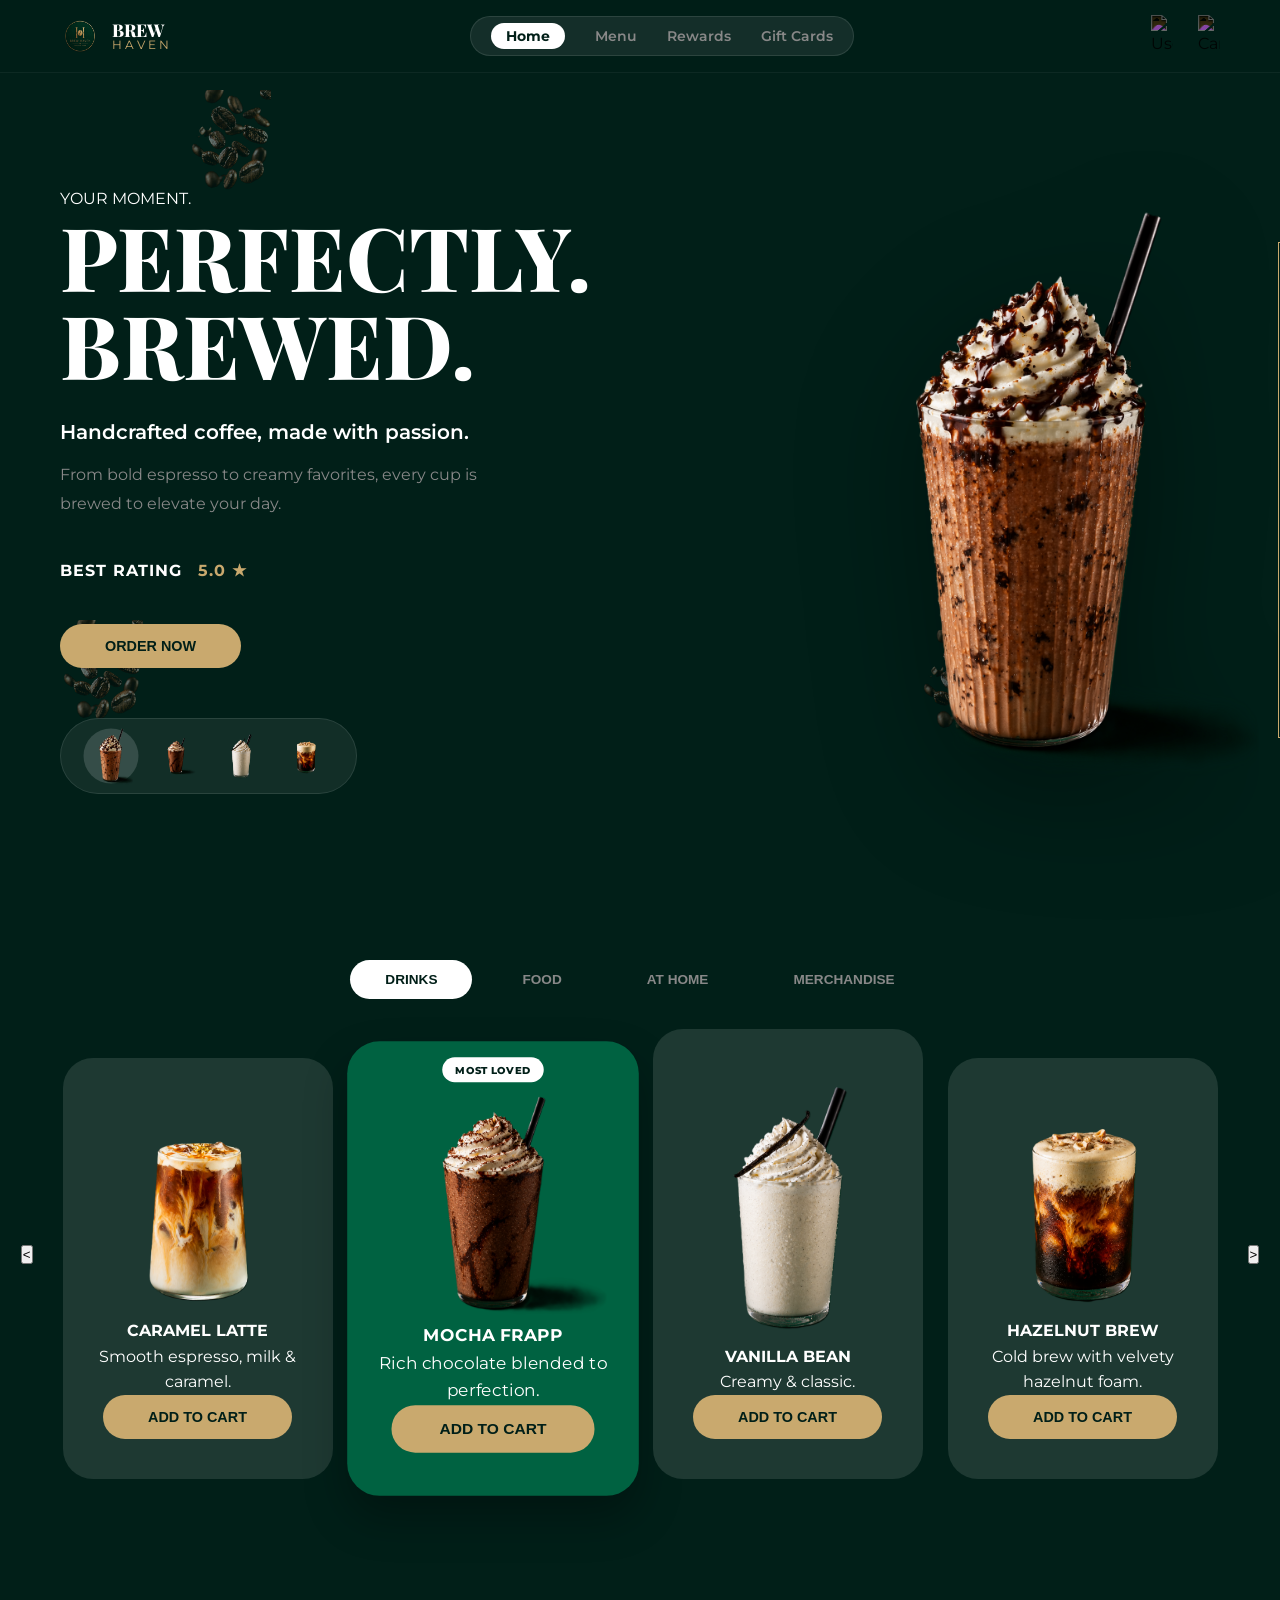
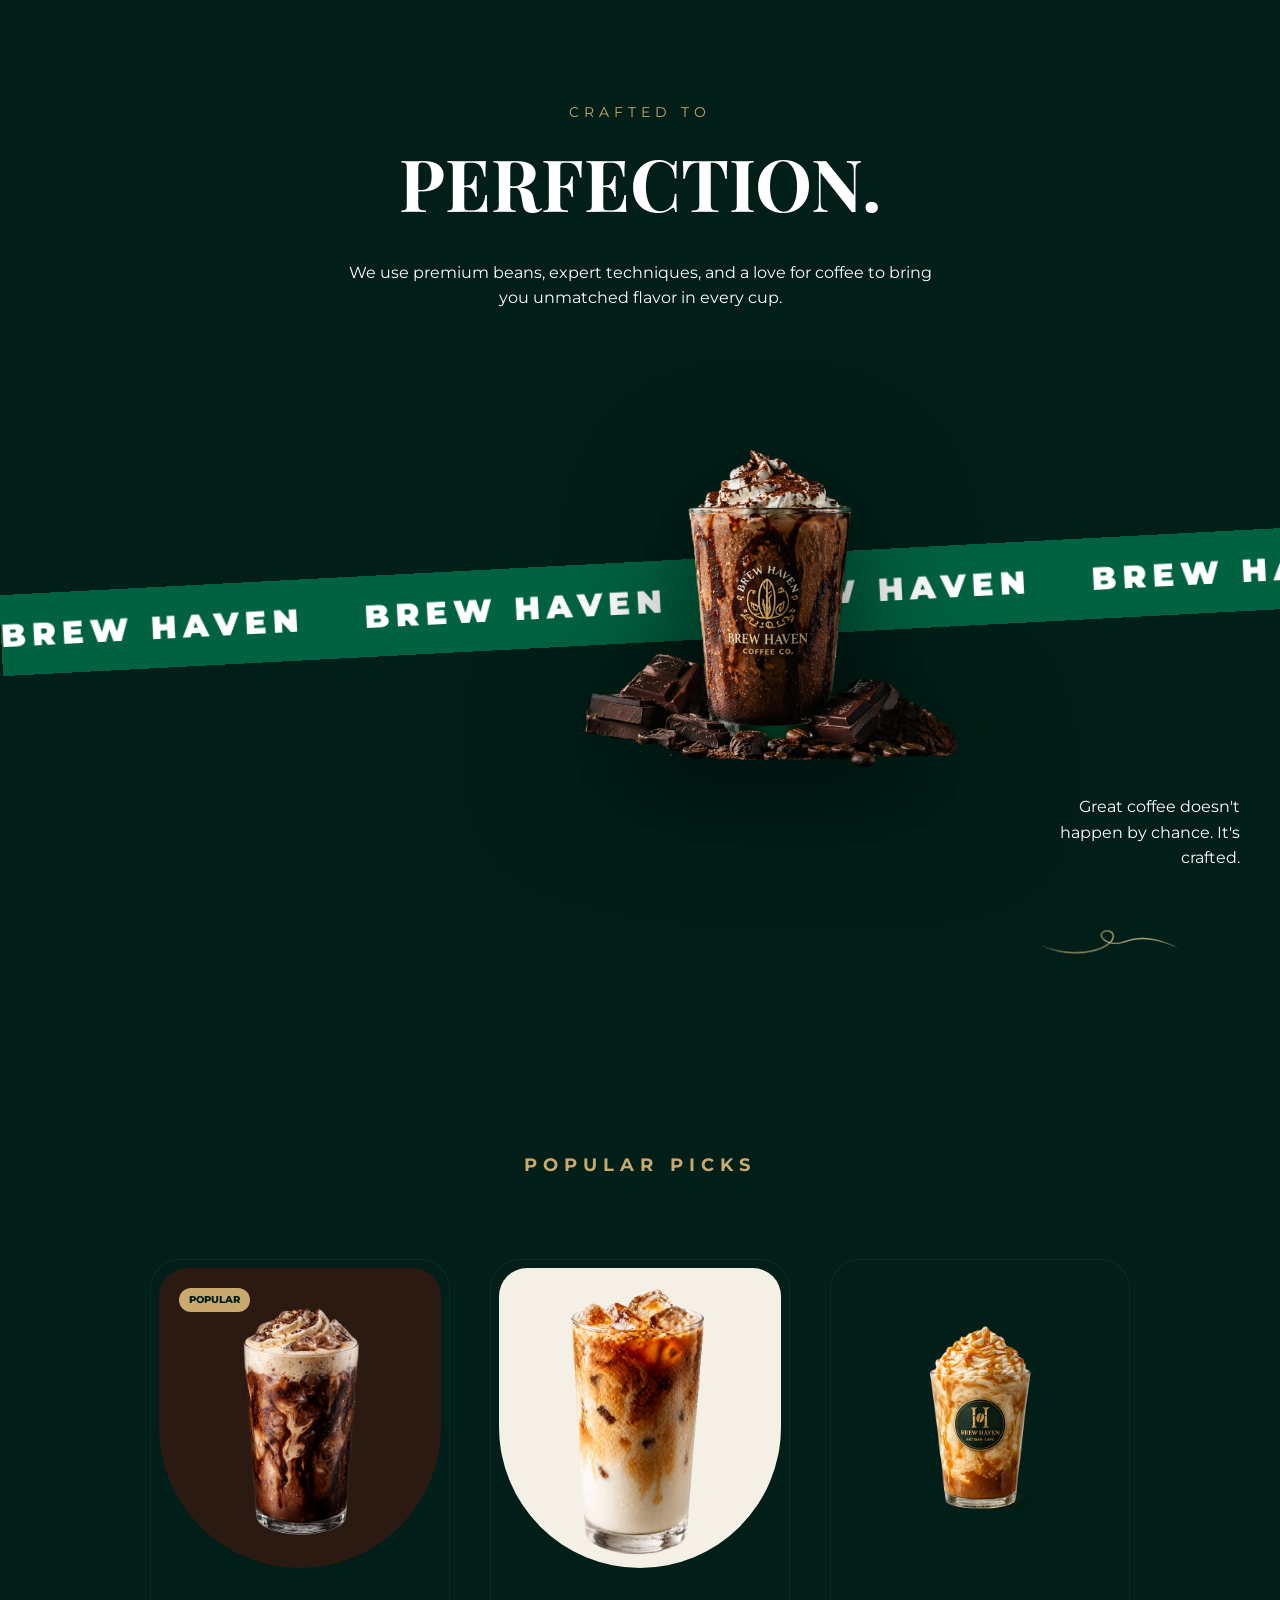
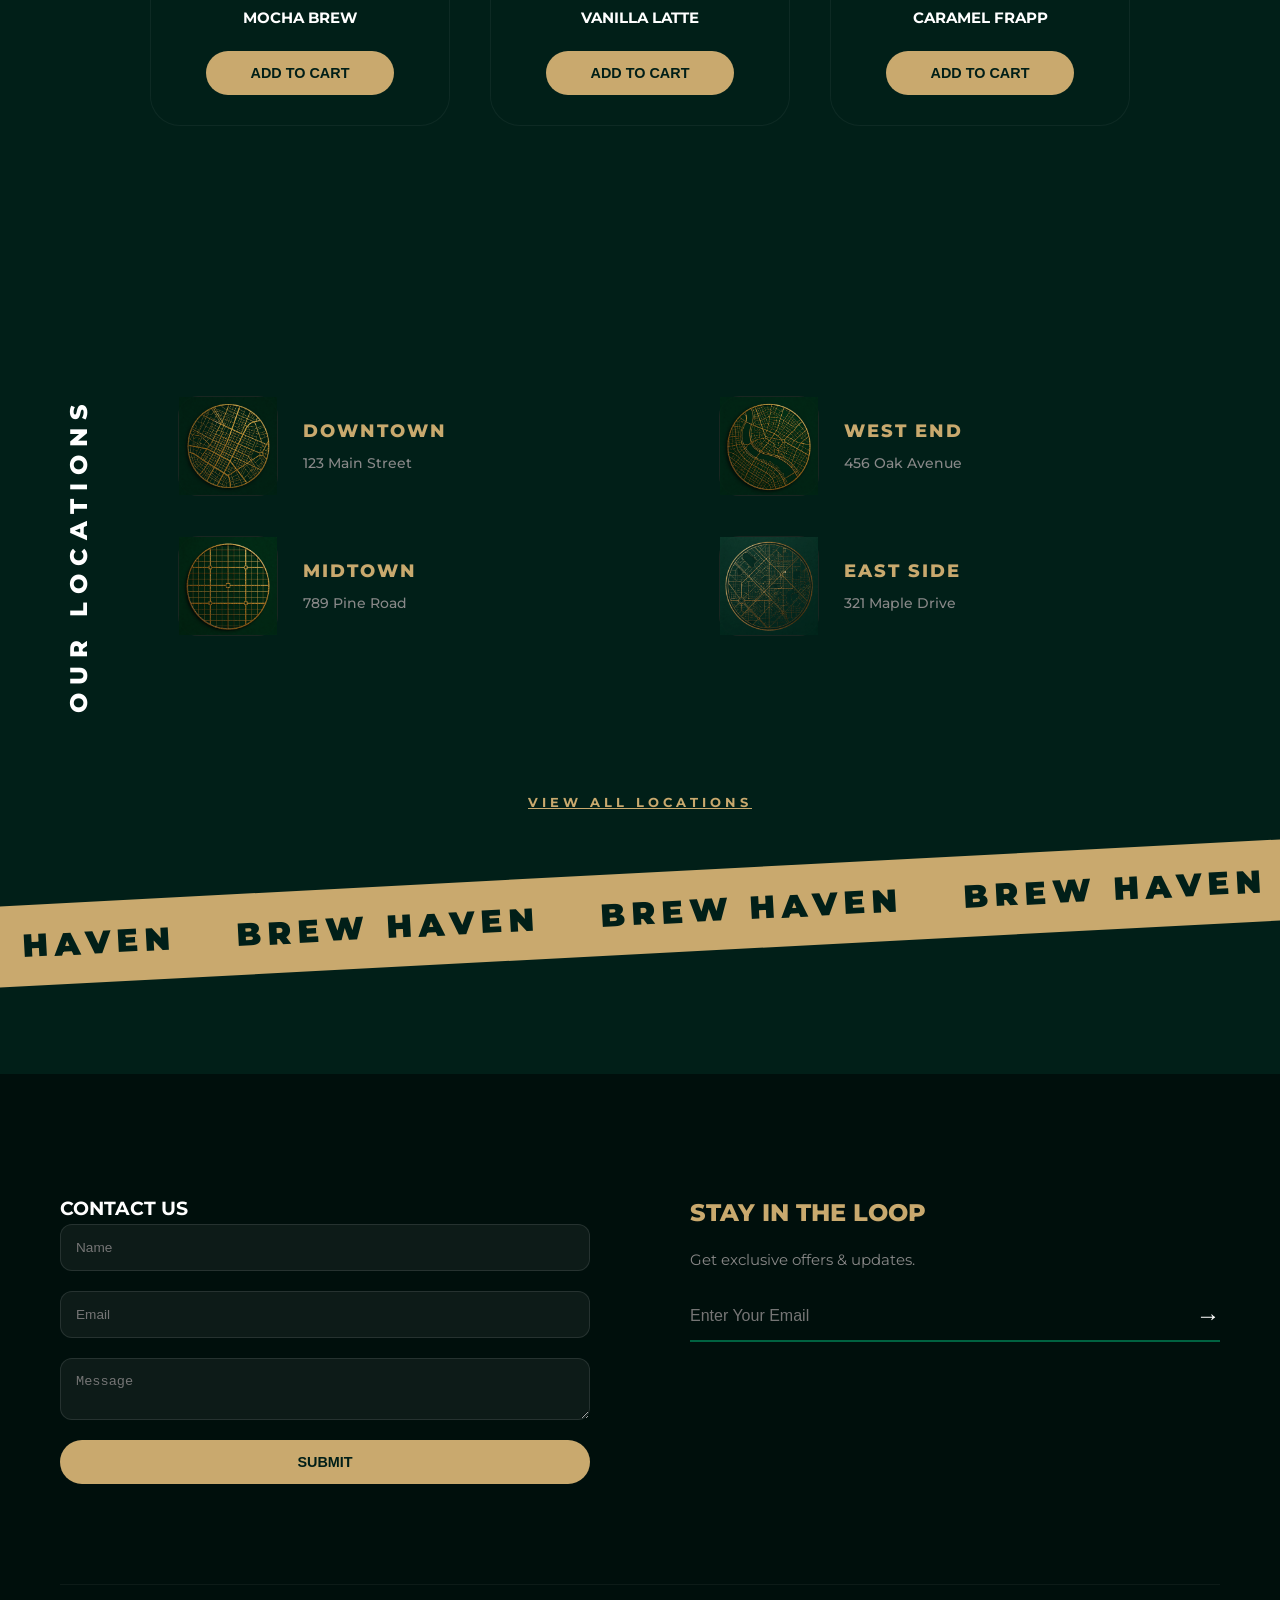
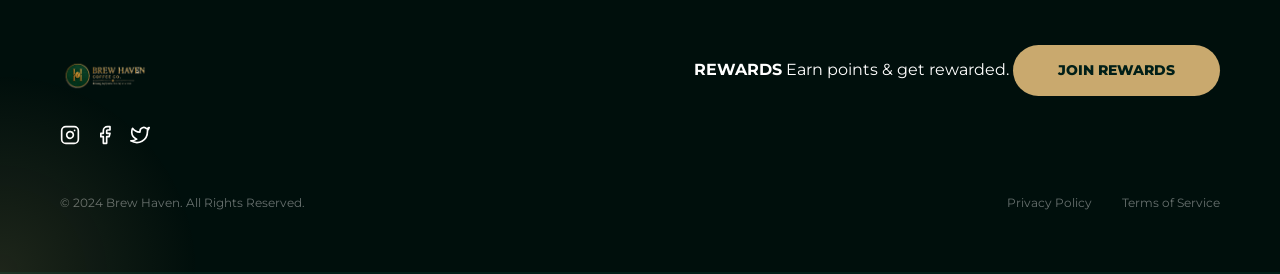
==== index.html @ e1008f40 "Initial commit" ====
<!DOCTYPE html>
<html lang="en">
<head>
  <meta charset="UTF-8">
  <meta name="viewport" content="width=device-width, initial-scale=1.0">
  <title>Brew Haven | Perfectly Brewed</title>
  <link rel="preconnect" href="https://fonts.googleapis.com">
  <link href="https://fonts.googleapis.com/css2?family=Montserrat:wght@400;500;600;700;800&family=Playfair+Display:ital,wght@0,700;1,700&display=swap" rel="stylesheet">
  <link rel="stylesheet" href="css/style.css">
  <link rel="stylesheet" href="css/animations.css">
</head>
<body>

  <!-- Background Decorative Beans -->
  <div class="floating-beans">
    <div class="bean b1"></div>
    <div class="bean b2"></div>
    <div class="bean b3"></div>
    <div class="bean b4"></div>
  </div>

  <!-- Header / Navbar -->
  <header class="header">
    <div class="nav-container container">
      <div class="logo">
        <a href="index.html" style="display: flex; align-items: center; gap: 12px;">
          <img src="assets/logo-bh.png" alt="Brew Haven Logo" style="width: 40px;">
          <div class="logo-text-group">
            <span class="logo-main">BREW</span>
            <span class="logo-sub">HAVEN</span>
          </div>
        </a>
      </div>
      <nav class="nav-pill">
        <ul>
          <li class="active-pill"><a href="index.html">Home</a></li>
          <li><a href="menu.html">Menu</a></li>
          <li><a href="rewards.html">Rewards</a></li>
          <li><a href="gift-cards.html">Gift Cards</a></li>
        </ul>
      </nav>
      <div class="header-icons">
        <a href="#" class="icon-btn"><img src="https://img.icons8.com/material-outlined/24/ffffff/user.png" alt="User"></a>
        <a href="#" class="icon-btn"><img src="https://img.icons8.com/material-outlined/24/ffffff/shopping-bag.png" alt="Cart"></a>
      </div>
    </div>
  </header>

  <!-- Hero Section -->
  <section class="hero">
    <div class="container hero-inner">
      <div class="hero-content">
        <p class="hero-eyebrow">YOUR MOMENT.</p>
        <h1 class="hero-title">PERFECTLY.<br>BREWED.</h1>
        
        <div class="hero-product-info">
          <h3>Handcrafted coffee, made with passion.</h3>
          <p>From bold espresso to creamy favorites, every cup is brewed to elevate your day.</p>
          <div class="hero-rating">
            <span>BEST RATING</span>
            <span class="rating-value">5.0 ★</span>
          </div>
          <button class="order-btn">ORDER NOW</button>
          
          <div class="hero-thumbs-pill">
            <div class="thumb-container active">
              <img src="assets/hero-frapp.png" alt="Thumb 1" class="thumb">
            </div>
            <div class="thumb-container">
              <img src="assets/menu-mocha.png" alt="Thumb 2" class="thumb">
            </div>
            <div class="thumb-container">
              <img src="assets/menu-vanilla.png" alt="Thumb 3" class="thumb">
            </div>
            <div class="thumb-container">
              <img src="assets/menu-hazelnut.png" alt="Thumb 4" class="thumb">
            </div>
          </div>
        </div>
      </div>
      
      <!-- HERO IMAGE & VERTICAL TEXT STACK -->
      <div class="hero-visual-stack">
        <div class="hero-image">
          <img src="assets/hero-frapp.png" alt="Main Product" class="main-frapp">
        </div>
        <!-- Right-most Decorative/Label Vertical Text -->
        <div class="vertical-text-solid">
          <span class="main-label">ICED CARAMEL</span>
          <span class="sub-label">LATTE</span>
        </div>
      </div>
    </div>
  </section>

  <!-- Category Section -->
  <section class="category-tabs">
    <div class="container">
      <div class="menu-tabs">
        <button class="tab-btn active">DRINKS</button>
        <button class="tab-btn">FOOD</button>
        <button class="tab-btn">AT HOME</button>
        <button class="tab-btn">MERCHANDISE</button>
      </div>
    </div>
  </section>

  <!-- Menu Carousel -->
  <section class="menu-section">
    <div class="container">
      <div class="menu-carousel">
        <button class="carousel-nav prev">&lt;</button>
        <div class="carousel-items">
          <div class="menu-card dark-green">
            <img src="assets/menu-caramel.png" alt="Caramel Latte">
            <h4>CARAMEL LATTE</h4>
            <p class="card-desc">Smooth espresso, milk & caramel.</p>
            <button class="card-btn">ADD TO CART</button>
          </div>
          <div class="menu-card light-green active">
            <span class="card-tag">MOST LOVED</span>
            <img src="assets/menu-mocha.png" alt="Mocha Frapp">
            <h4>MOCHA FRAPP</h4>
            <p class="card-desc">Rich chocolate blended to perfection.</p>
            <button class="card-btn">ADD TO CART</button>
          </div>
          <div class="menu-card dark-green">
            <img src="assets/menu-vanilla.png" alt="Vanilla Bean">
            <h4>VANILLA BEAN</h4>
            <p class="card-desc">Creamy & classic.</p>
            <button class="card-btn">ADD TO CART</button>
          </div>
          <div class="menu-card dark-green">
            <img src="assets/menu-hazelnut.png" alt="Hazelnut Brew">
            <h4>HAZELNUT BREW</h4>
            <p class="card-desc">Cold brew with velvety hazelnut foam.</p>
            <button class="card-btn">ADD TO CART</button>
          </div>
        </div>
        <button class="carousel-nav next">&gt;</button>
      </div>
    </div>
  </section>

  <!-- Perfection Section -->
  <section class="perfection-section">
    <div class="container">
      <div class="section-header">
        <span class="tagline">CRAFTED TO</span>
        <h2 class="title">PERFECTION.</h2>
        <p class="desc">We use premium beans, expert techniques, and a love for coffee to bring you unmatched flavor in every cup.</p>
      </div>
    </div>

    <div class="perfection-stack">
      <div class="marquee-background-wrap">
        <div class="marquee-track">
          <span>BREW HAVEN</span><span>BREW HAVEN</span><span>BREW HAVEN</span><span>BREW HAVEN</span><span>BREW HAVEN</span>
          <span>BREW HAVEN</span><span>BREW HAVEN</span><span>BREW HAVEN</span><span>BREW HAVEN</span><span>BREW HAVEN</span>
        </div>
      </div>
      <div class="perfection-cup-container">
        <img src="assets/quality-with-props.png" alt="Coffee Perfection">
      </div>
    </div>
    
    <div class="container perfection-footer">
      <div class="perfection-side-text">
        <p>Great coffee doesn't happen by chance. It's crafted.</p>
        <img src="assets/signature-swirl.png" alt="swirl" class="swirl">
      </div>
    </div>
  </section>

  <!-- Popular Picks Section -->
  <section class="popular-section">
    <div class="container">
      <h2 class="section-title">POPULAR PICKS</h2>
      <div class="popular-grid">
        <div class="popular-card">
          <div class="card-header brown">
            <span class="badge">POPULAR</span>
            <img src="assets/pop-mocha.png" alt="Mocha Brew">
          </div>
          <div class="card-body">
            <h4>MOCHA BREW</h4>
            <button class="add-btn">ADD TO CART</button>
          </div>
        </div>
        <div class="popular-card">
          <div class="card-header cream">
            <img src="assets/pop-vanilla.png" alt="Vanilla Latte">
          </div>
          <div class="card-body">
            <h4>VANILLA LATTE</h4>
            <button class="add-btn">ADD TO CART</button>
          </div>
        </div>
        <div class="popular-card">
          <div class="card-header orange">
            <img src="assets/pop-caramel.png" alt="Caramel Frapp">
          </div>
          <div class="card-body">
            <h4>CARAMEL FRAPP</h4>
            <button class="add-btn">ADD TO CART</button>
          </div>
        </div>
      </div>
    </div>
  </section>

  <!-- Locations Section -->
  <section class="locations-section">
    <div class="container">
      <div class="locations-inner">
        <div class="vertical-label">OUR LOCATIONS</div>
        <div class="locations-grid">
          <div class="location-card">
            <div class="loc-icon-box"><img src="assets/loc-downtown.png" alt="Downtown"></div>
            <div class="loc-info"><strong>DOWNTOWN</strong><span>123 Main Street</span></div>
          </div>
          <div class="location-card">
            <div class="loc-icon-box"><img src="assets/loc-westend.png" alt="West End"></div>
            <div class="loc-info"><strong>WEST END</strong><span>456 Oak Avenue</span></div>
          </div>
          <div class="location-card">
            <div class="loc-icon-box"><img src="assets/loc-midtown.png" alt="Midtown"></div>
            <div class="loc-info"><strong>MIDTOWN</strong><span>789 Pine Road</span></div>
          </div>
          <div class="location-card">
            <div class="loc-icon-box"><img src="assets/loc-eastside.png" alt="East Side"></div>
            <div class="loc-info"><strong>EAST SIDE</strong><span>321 Maple Drive</span></div>
          </div>
        </div>
      </div>
      <div class="view-all">VIEW ALL LOCATIONS</div>
    </div>

    <div class="marquee-gold-wrap">
      <div class="marquee-track">
        <span>BREW HAVEN</span><span>BREW HAVEN</span><span>BREW HAVEN</span><span>BREW HAVEN</span><span>BREW HAVEN</span>
        <span>BREW HAVEN</span><span>BREW HAVEN</span><span>BREW HAVEN</span><span>BREW HAVEN</span><span>BREW HAVEN</span>
      </div>
    </div>
  </section>

  <!-- Footer -->
  <footer class="footer">
    <div class="container">
      <div class="footer-top">
        <div class="contact-box">
          <h3>CONTACT US</h3>
          <form class="contact-form">
            <input type="text" placeholder="Name">
            <input type="email" placeholder="Email">
            <textarea placeholder="Message"></textarea>
            <button type="submit" class="submit-btn">SUBMIT</button>
          </form>
        </div>
        <div class="newsletter-box">
          <h3>STAY IN THE LOOP</h3>
          <p>Get exclusive offers & updates.</p>
          <div class="subscribe-input">
            <input type="email" placeholder="Enter Your Email">
            <button class="arrow-btn">→</button>
          </div>
        </div>
      </div>
      
      <div class="footer-bottom">
        <div class="brand-info">
          <img src="assets/footer-brand-lockup.png" alt="Logo Lockup" style="height: 60px;">
          <div class="socials" style="display: flex; gap: 15px; margin-top: 20px;">
            <a href="#" aria-label="Instagram"><svg width="20" height="20" viewBox="0 0 24 24" fill="none" stroke="currentColor" stroke-width="2" stroke-linecap="round" stroke-linejoin="round" style="color: white;"><rect x="2" y="2" width="20" height="20" rx="5" ry="5"></rect><path d="M16 11.37A4 4 0 1 1 12.63 8 4 4 0 0 1 16 11.37z"></path><line x1="17.5" y1="6.5" x2="17.51" y2="6.5"></line></svg></a>
            <a href="#" aria-label="Facebook"><svg width="20" height="20" viewBox="0 0 24 24" fill="none" stroke="currentColor" stroke-width="2" stroke-linecap="round" stroke-linejoin="round" style="color: white;"><path d="M18 2h-3a5 5 0 0 0-5 5v3H7v4h3v8h4v-8h3l1-4h-4V7a1 1 0 0 1 1-1h3z"></path></svg></a>
            <a href="#" aria-label="Twitter"><svg width="20" height="20" viewBox="0 0 24 24" fill="none" stroke="currentColor" stroke-width="2" stroke-linecap="round" stroke-linejoin="round" style="color: white;"><path d="M23 3a10.9 10.9 0 0 1-3.14 1.53 4.48 4.48 0 0 0-7.86 3v1A10.66 10.66 0 0 1 3 4s-4 9 5 13a11.64 11.64 0 0 1-7 2c9 5 20 0 20-11.5a4.5 4.5 0 0 0-.08-.83A7.72 7.72 0 0 0 23 3z"></path></svg></a>
          </div>
        </div>
        <div class="rewards">
          <strong>REWARDS</strong>
          <span>Earn points & get rewarded.</span>
          <a href="rewards.html" class="join-btn">JOIN REWARDS</a>
        </div>
      </div>
      <div class="footer-legal">
        <span>© 2024 Brew Haven. All Rights Reserved.</span>
        <div class="links"><a href="#">Privacy Policy</a><a href="#">Terms of Service</a></div>
      </div>
    </div>
  </footer>

  <script src="https://cdnjs.cloudflare.com/ajax/libs/gsap/3.12.5/gsap.min.js"></script>
  <script src="https://cdnjs.cloudflare.com/ajax/libs/gsap/3.12.5/ScrollTrigger.min.js"></script>
  <script src="js/main.js"></script>
  <script src="js/scroll.js"></script>
</body>
</html>
---- css/style.css ----
/* ===== RESET & BASE ===== */
*, *::before, *::after { margin: 0; padding: 0; box-sizing: border-box; }

:root {
  --dark-bg: #011f18;
  --header-bg: #1e3932;
  --accent-green: #006241;
  --light-green: #d4e9e2;
  --white: #ffffff;
  --gold: #c9a96e;
  --gray: #888888;
  --font-main: 'Montserrat', sans-serif;
  --font-serif: 'Playfair Display', serif;
}

html { overflow-x: hidden; scroll-behavior: smooth; }
body { background-color: var(--dark-bg); color: var(--white); font-family: var(--font-main); overflow-x: hidden; line-height: 1.6; }
img { max-width: 100%; display: block; }
ul { list-style: none; }
a { text-decoration: none; color: inherit; }

/* GLOBAL CENTERED CONTAINER */
.container {
  max-width: 1200px;
  margin: 0 auto !important;
  padding: 0 20px;
  width: 100%;
  position: relative;
  overflow: visible !important;
}

/* ===== DECORATIVE BEANS ===== */
.floating-beans { position: fixed; inset: 0; pointer-events: none; z-index: 1; } /* LOWERED Z-INDEX */
.bean { position: absolute; width: 100px; height: 100px; background-image: url('../assets/floating-beans.png'); background-size: contain; background-repeat: no-repeat; opacity: 0.4; transition: margin 0.2s ease-out; }
.b1 { top: 10%; left: 15%; } .b2 { top: 40%; right: 10%; } .b3 { bottom: 20%; left: 5%; } .b4 { top: 70%; right: 20%; }

/* ===== HEADER ===== */
.header { padding: 15px 0; position: fixed; top: 0; width: 100%; z-index: 1000; background: rgba(1, 31, 24, 0.9); backdrop-filter: blur(10px); border-bottom: 1px solid rgba(255,255,255,0.05); }
.nav-container { display: flex; align-items: center; justify-content: space-between; }
.logo-text-group { display: flex; flex-direction: column; line-height: 1; }
.logo-main { font-family: var(--font-serif); font-weight: 800; font-size: 1.1rem; }
.logo-sub { font-size: 0.75rem; letter-spacing: 3px; color: var(--gold); }

.nav-pill ul { display: flex; background: rgba(255, 255, 255, 0.08); padding: 6px 20px; border-radius: 40px; gap: 30px; border: 1px solid rgba(255, 255, 255, 0.1); }
.nav-pill a { font-size: 0.85rem; font-weight: 600; color: var(--gray); transition: 0.3s; }
.nav-pill a.active, .nav-pill a:hover { color: var(--white); }
.nav-pill li.active-pill { background: white; border-radius: 30px; }
.nav-pill li.active-pill a { color: var(--dark-bg); font-weight: 700; padding: 5px 15px; }

.header-icons { display: flex; gap: 25px; align-items: center; }
.header-icons img { width: 22px; filter: invert(1); opacity: 0.8; }
.hamburger { display: none; }

/* ===== HERO ===== */
.hero { height: 100vh; display: flex; align-items: center; padding-top: 80px; position: relative; overflow: visible !important; }
.hero-inner { display: flex; align-items: center; justify-content: space-between; width: 100%; overflow: visible !important; }
.hero-content { flex: 1.2; z-index: 10; text-align: left; }
.hero-title { font-family: var(--font-serif); font-size: 5.5rem; line-height: 1; margin-bottom: 30px; font-weight: 800; }

.hero-product-info h3 { font-size: 1.25rem; font-weight: 600; margin-bottom: 15px; color: var(--white); line-height: 1.4; }
.hero-product-info p { font-size: 1rem; color: var(--gray); margin-bottom: 40px; max-width: 450px; line-height: 1.8; }
.hero-rating { margin-bottom: 40px; font-size: 1rem; font-weight: 700; letter-spacing: 1px; }
.rating-value { color: var(--gold); margin-left: 10px; }

.order-btn, .add-btn, .card-btn, .submit-btn, .join-btn {
  padding: 14px 45px; background-color: var(--gold); color: var(--dark-bg); border: none; border-radius: 30px; font-weight: 800; font-size: 0.9rem; cursor: pointer; transition: 0.3s; display: inline-block;
}
.order-btn:hover { background: var(--white); transform: translateY(-5px); }

.hero-thumbs-pill { display: flex; gap: 15px; background: rgba(30, 57, 50, 0.6); padding: 12px 25px; border-radius: 50px; width: fit-content; border: 1px solid rgba(255, 255, 255, 0.1); margin-top: 50px; }
.thumb-container { width: 50px; height: 50px; display: flex; align-items: center; justify-content: center; border-radius: 50%; cursor: pointer; transition: 0.3s; }
.thumb-container img { width: 40px; }
.thumb-container.active { background: rgba(255,255,255,0.15); transform: scale(1.1); }

/* Hero Visual Stack Fix */
.hero-visual-stack { flex: 1.5; position: relative; display: flex; align-items: center; justify-content: flex-end; height: 600px; overflow: visible !important; }
.hero-image { position: relative; z-index: 10; margin-right: -40px; }
.main-frapp { width: 100%; max-width: 550px; height: 600px; filter: drop-shadow(0 30px 60px rgba(0,0,0,0.4)); object-fit: contain; }

/* The Right-most Vertical Label exactly like design1.png (SMALL with BOX) */
.vertical-text-solid { 
  position: absolute; 
  right: -350px; 
  top: 50%; 
  transform: translateY(-50%) rotate(90deg); 
  display: flex; 
  align-items: center;
  gap: 20px; 
  z-index: 20; 
  pointer-events: none; 
  white-space: nowrap; 
  border: 1px solid var(--gold); 
  padding: 15px 40px;
  color: var(--gold); /* ENSURE ENTIRE BOX USES GOLD COLOR */
}

.vertical-text-solid .main-label {
  font-family: var(--font-serif);
  font-size: 35px; 
  font-weight: 700;
  letter-spacing: 4px;
}

.vertical-text-solid .sub-label {
  font-family: var(--font-main);
  font-size: 1rem;
  font-weight: 800;
  letter-spacing: 6px;
  opacity: 1; /* REMOVED OPACITY FOR BRIGHTER GOLD */
}

/* ===== SECTIONS ===== */
.category-tabs { padding: 60px 0 30px; text-align: center; }
.menu-tabs { display: flex; justify-content: center; gap: 15px; }
.tab-btn { padding: 12px 35px; border: none; background: transparent; color: var(--gray); border-radius: 35px; cursor: pointer; font-weight: 600; font-size: 0.85rem; transition: 0.3s; }
.tab-btn.active { background-color: var(--white); color: var(--dark-bg); }

.menu-section { padding-bottom: 100px; }
.menu-carousel { display: flex; align-items: center; justify-content: center; gap: 30px; }
.carousel-items { display: flex; gap: 25px; align-items: flex-end; }
.menu-card { width: 270px; padding: 40px 25px; border-radius: 30px; text-align: center; background-color: #1e3932; position: relative; transition: 0.4s; }
.menu-card.active { transform: scale(1.08); box-shadow: 0 20px 40px rgba(0,0,0,0.3); background-color: #006241; }
.card-tag { position: absolute; top: 15px; left: 50%; transform: translateX(-50%); font-size: 0.6rem; font-weight: 800; background: var(--white); color: var(--dark-bg); padding: 4px 12px; border-radius: 20px; }

/* ===== PERFECTION SECTION (GRID STACKING) ===== */
.perfection-section { padding: 120px 0 0; text-align: center; position: relative; overflow: visible; }
.section-header { max-width: 600px; margin: 0 auto 60px; }
.tagline { font-size: 0.9rem; letter-spacing: 5px; color: var(--gold); }
.title { font-family: var(--font-serif); font-size: 4.5rem; margin-bottom: 20px; }

.perfection-stack { 
  display: grid; 
  place-items: center; 
  position: relative; 
  width: 100%; 
  margin: 60px 0; 
}

/* Background Marquee */
.marquee-background-wrap { 
  grid-area: 1/1; 
  width: 120vw; 
  position: relative; 
  left: 50%; 
  transform: translateX(-50%) rotate(-3deg); 
  background-color: var(--accent-green); 
  padding: 15px 0; 
  z-index: 1; 
  overflow: hidden; 
  margin: 60px 0;
}
.marquee-track { display: flex; white-space: nowrap; animation: continuous-scroll 40s linear infinite; }
.marquee-track span { font-size: 2rem; font-weight: 900; margin-right: 60px; letter-spacing: 6px; }
@keyframes continuous-scroll { from { transform: translateX(0); } to { transform: translateX(-50%); } }

/* Foreground Centered Cup */
.perfection-cup-container { 
  grid-area: 1/1; 
  position: relative; 
  z-index: 5; 
  pointer-events: none; 
}
.perfection-cup-container img { width: 450px; filter: drop-shadow(0 30px 60px rgba(0,0,0,0.6)); }

.perfection-footer { position: relative; height: 120px; }
.perfection-side-text { position: absolute; right: 0; bottom: 0; text-align: right; max-width: 220px; z-index: 10; }
.swirl { width: 180px; opacity: 0.8; margin-top: 10px; }

/* ===== POPULAR SECTION ===== */
.popular-section { padding: 150px 0; text-align: center; }
.section-title { font-size: 1.1rem; letter-spacing: 6px; margin-bottom: 80px; color: var(--gold); }
.popular-grid { display: flex; justify-content: center; gap: 40px; }
.popular-card { width: 300px; background-color: var(--dark-bg); border-radius: 30px; overflow: hidden; border: 1px solid rgba(255,255,255,0.05); }
.card-header { height: 300px; display: flex; align-items: center; justify-content: center; border-radius: 30px 30px 150px 150px; margin: 8px; position: relative; }
.card-header.brown { background-color: #2a1a12; }
.card-header.cream { background-color: #f5f0e6; }
.card-header orange { background-color: #3d2a14; }
.card-header img { width: 200px; }
.badge { position: absolute; top: 20px; left: 20px; font-size: 0.6rem; font-weight: 800; background: var(--gold); color: var(--dark-bg); padding: 4px 10px; border-radius: 20px; }
.card-body { padding: 30px; }
.card-body h4 { font-size: 0.95rem; font-weight: 700; margin-bottom: 20px; }

/* ===== LOCATIONS SECTION ===== */
.locations-section { padding: 120px 0; background-color: var(--dark-bg); position: relative; }
.locations-inner { display: flex; gap: 80px; align-items: flex-start; margin-bottom: 60px; }
.vertical-label { writing-mode: vertical-lr; transform: rotate(180deg); font-size: 1.5rem; font-weight: 800; letter-spacing: 8px; color: var(--white); padding-top: 20px; }
.locations-grid { display: grid; grid-template-columns: 1fr 1fr; gap: 40px; flex: 1; }
.location-card { display: flex; align-items: center; gap: 25px; }
.loc-icon-box { width: 100px; height: 100px; background-color: #0d1a15; border-radius: 20px; display: flex; align-items: center; justify-content: center; border: 1px solid rgba(255,255,255,0.05); flex-shrink: 0; }
.loc-icon-box img { width: 100%; height: 100%; object-fit: contain; opacity: 0.9; }
.loc-info { display: flex; flex-direction: column; gap: 8px; text-align: left; }
.loc-info strong { font-size: 1.1rem; font-weight: 800; letter-spacing: 2px; color: var(--gold); display: block; }
.loc-info span { font-size: 0.85rem; color: var(--gray); font-weight: 500; }
.view-all { text-align: center; margin-top: 20px; font-size: 0.8rem; font-weight: 700; letter-spacing: 4px; text-decoration: underline; cursor: pointer; color: var(--gold); }

.marquee-gold-wrap { width: 120vw; position: relative; left: 50%; right: 50%; margin-left: -60vw; margin-right: -60vw; background-color: var(--gold); transform: rotate(-3deg); padding: 15px 0; overflow: hidden; margin-top: 60px; }
.marquee-gold-wrap span { color: var(--dark-bg); font-weight: 900; font-size: 2rem; }

/* ===== FOOTER ===== */
.footer { padding: 120px 0 60px; background: #000f0c; }
.footer-top { display: flex; justify-content: space-between; gap: 100px; margin-bottom: 100px; }
.contact-box { flex: 1; text-align: left; }
.contact-form { display: flex; flex-direction: column; gap: 20px; }
.contact-form input, .contact-form textarea { background: rgba(255,255,255,0.05); border: 1px solid rgba(255,255,255,0.1); padding: 15px; border-radius: 12px; color: var(--white); outline: none; font-size: 0.85rem; }
.newsletter-box { flex: 1; text-align: left; }
.newsletter-box h3 { font-size: 1.5rem; font-weight: 800; margin-bottom: 15px; color: var(--gold); }
.newsletter-box p { color: var(--gray); margin-bottom: 30px; font-size: 0.95rem; }
.subscribe-input { display: flex; border-bottom: 2px solid var(--accent-green); padding-bottom: 10px; }
.subscribe-input input { background: transparent; border: none; flex: 1; color: white; outline: none; font-size: 1rem; }
.arrow-btn { background: transparent; border: none; color: white; font-size: 1.5rem; cursor: pointer; }

.footer-bottom { display: flex; justify-content: space-between; border-top: 1px solid rgba(255,255,255,0.05); padding-top: 60px; align-items: flex-start; }
.footer-legal { display: flex; justify-content: space-between; font-size: 0.75rem; opacity: 0.4; margin-top: 40px; }
.footer-legal .links { display: flex; gap: 30px; }

/* ===== MOBILE QUERIES ===== */
@media (max-width: 1024px) {
  .hero-inner { flex-direction: column; text-align: center; }
  .hero-title { font-size: 3.5rem; }
  .hero-visual-stack { flex-direction: column; justify-content: center; height: auto; margin-top: 40px; }
  .hero-image { justify-content: center; margin-right: 0; }
  .main-frapp { height: 400px; max-width: 320px; }
  .vertical-text-solid { display: none; }
  .locations-grid { grid-template-columns: 1fr; }
  .locations-inner { flex-direction: column; gap: 40px; align-items: center; }
  .vertical-label { writing-mode: horizontal-tb; transform: none; font-size: 2rem; }
  .perfection-stack { margin-top: 40px; }
  .perfection-cup-container img { width: 300px; }
  .perfection-side-text { position: relative; bottom: 0; text-align: center; margin: 40px auto; }
  .footer-top { flex-direction: column; gap: 60px; }
  .footer-bottom { flex-direction: column; align-items: center; gap: 40px; text-align: center; }
}
---- css/animations.css ----
/* ===== KEYFRAMES ===== */

/* Floating animation for beans and product images */
@keyframes float {
  0% { transform: translateY(0) rotate(0); }
  50% { transform: translateY(-20px) rotate(5deg); }
  100% { transform: translateY(0) rotate(0); }
}

@keyframes float-slow {
  0% { transform: translateY(0) rotate(0); }
  50% { transform: translateY(-10px) rotate(-3deg); }
  100% { transform: translateY(0) rotate(0); }
}

/* Bean specific rotations */
@keyframes float-b1 {
  0% { transform: rotate(45deg) translate(0, 0); }
  50% { transform: rotate(50deg) translate(10px, -10px); }
  100% { transform: rotate(45deg) translate(0, 0); }
}

@keyframes float-b2 {
  0% { transform: rotate(-30deg) translate(0, 0); }
  50% { transform: rotate(-25deg) translate(-10px, 10px); }
  100% { transform: rotate(-30deg) translate(0, 0); }
}

/* Fade In Up */
@keyframes fadeInUp {
  from {
    opacity: 0;
    transform: translateY(30px);
  }
  to {
    opacity: 1;
    transform: translateY(0);
  }
}

/* Scale In */
@keyframes scaleIn {
  from {
    opacity: 0;
    transform: scale(0.9);
  }
  to {
    opacity: 1;
    transform: scale(1);
  }
}

/* Pulse for CTA */
@keyframes pulse {
  0% { box-shadow: 0 0 0 0 rgba(0, 98, 65, 0.4); }
  70% { box-shadow: 0 0 0 20px rgba(0, 98, 65, 0); }
  100% { box-shadow: 0 0 0 0 rgba(0, 98, 65, 0); }
}

/* ===== CLASSES ===== */

.bean.b1 { animation: float-b1 6s ease-in-out infinite; }
.bean.b2 { animation: float-b2 8s ease-in-out infinite; }
.bean.b3 { animation: float-b1 7s ease-in-out infinite reverse; }
.bean.b4 { animation: float-b2 9s ease-in-out infinite reverse; }

.main-frapp { animation: float 5s ease-in-out infinite; }
.quality-image img { animation: float-slow 4s ease-in-out infinite; }

.hero-content { animation: fadeInUp 1s ease-out forwards; }
.hero-image { animation: scaleIn 1.2s cubic-bezier(0.16, 1, 0.3, 1) forwards; }

.cta-btn { animation: pulse 2s infinite; }

/* ===== CUSTOM CURSOR GLOW ===== */
#cursor-glow {
  position: fixed;
  width: 400px;
  height: 400px;
  background: radial-gradient(circle, rgba(201,169,110,0.15) 0%, transparent 70%);
  border-radius: 50%;
  pointer-events: none;
  transform: translate(-50%, -50%);
  z-index: 9999;
  transition: width 0.3s, height 0.3s;
}

/* Smooth Interactive Transitions */
.nav-pill a, .order-btn, .cta-btn, .icon-btn, .menu-card, .popular-card, .grid-card, .premium-card {
  transition: transform 0.15s ease-out, background 0.3s, border 0.3s;
}

.bean, .h-bean {
  transition: margin 0.2s ease-out;
}

/* Image Reveal Animation */
@keyframes imageReveal {
  from {
    clip-path: inset(0 0 100% 0);
    transform: scale(1.2);
  }
  to {
    clip-path: inset(0 0 0 0);
    transform: scale(1);
  }
}

.reveal-img {
  animation: imageReveal 1.2s cubic-bezier(0.16, 1, 0.3, 1) forwards;
}

/* Vertical Text Fade In */
.vertical-text {
  animation: fadeIn 2s ease-in;
}

@keyframes fadeIn {
  from { opacity: 0; }
  to { opacity: 0.1; }
}
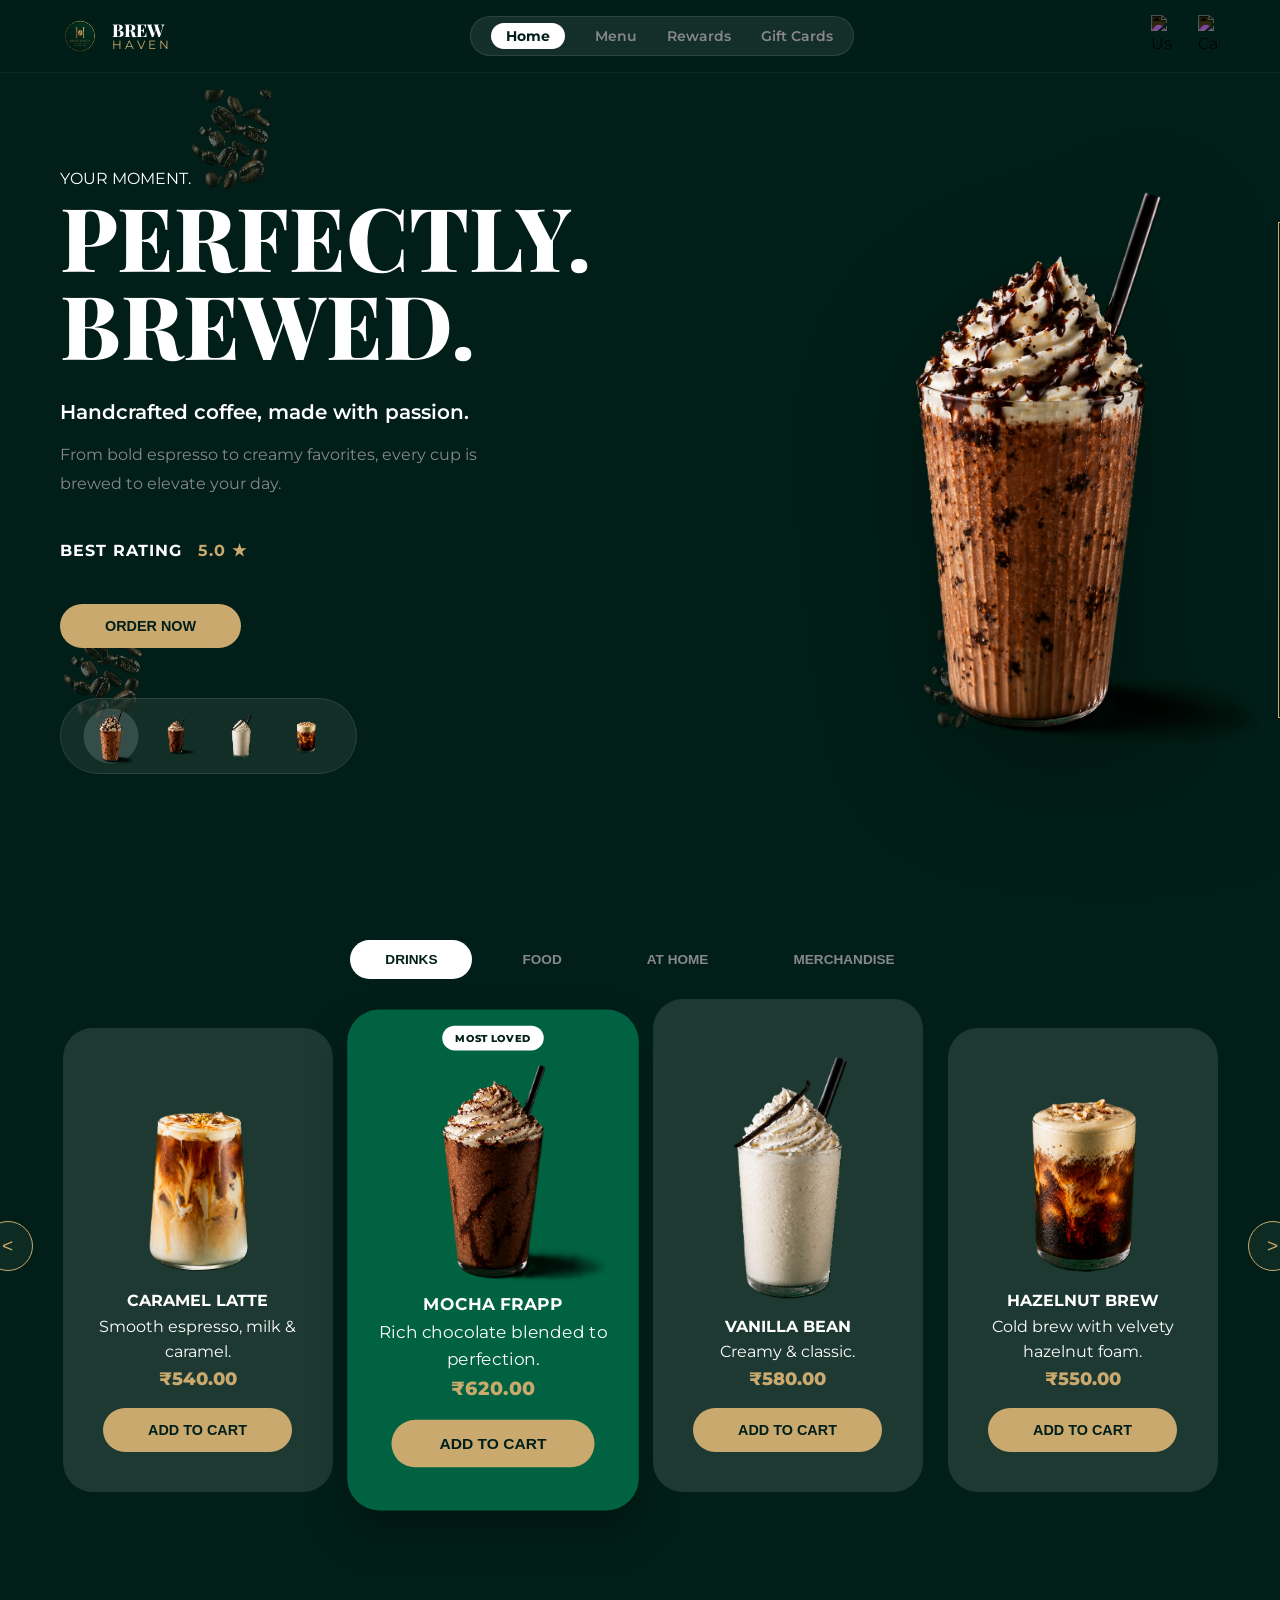
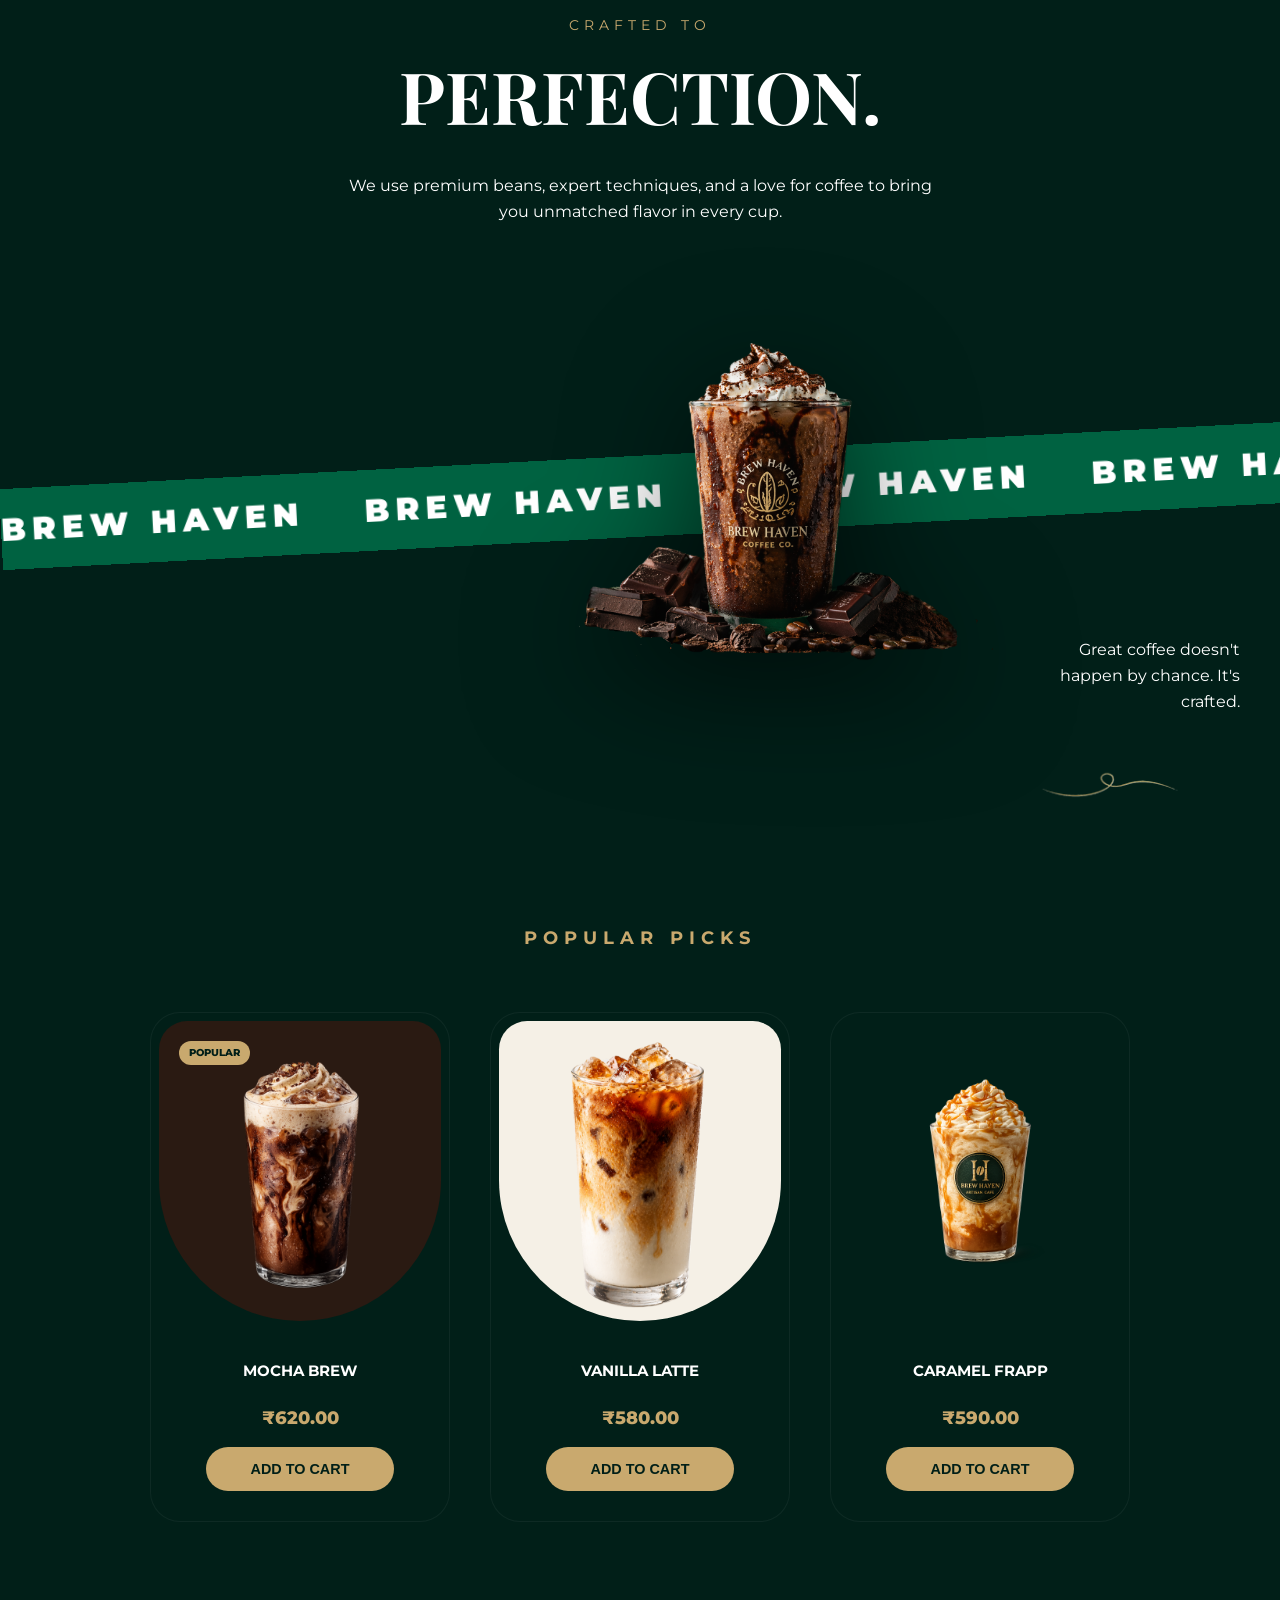
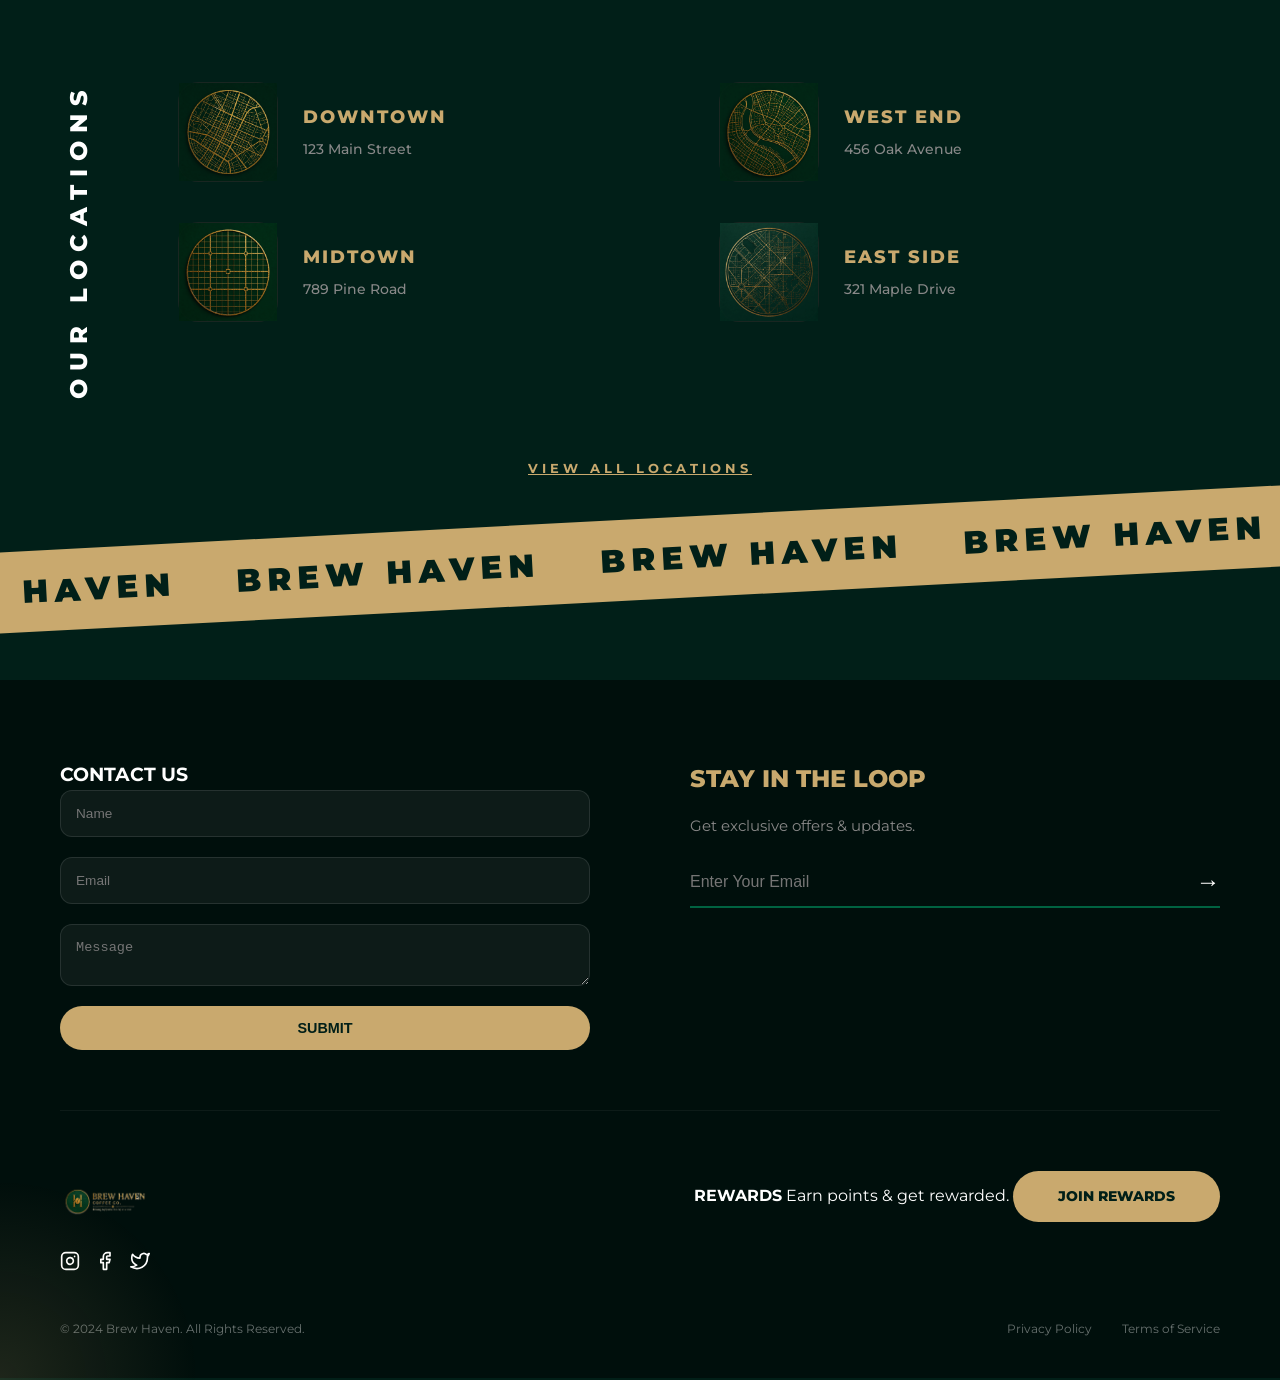
==== commit 88da5dfb: "Style and implement carousel navigation buttons" ====
--- a/index.html
+++ b/index.html
@@ -115,6 +115,7 @@
             <img src="assets/menu-caramel.png" alt="Caramel Latte">
             <h4>CARAMEL LATTE</h4>
             <p class="card-desc">Smooth espresso, milk & caramel.</p>
+            <span class="price">₹540.00</span>
             <button class="card-btn">ADD TO CART</button>
           </div>
           <div class="menu-card light-green active">
@@ -122,18 +123,21 @@
             <img src="assets/menu-mocha.png" alt="Mocha Frapp">
             <h4>MOCHA FRAPP</h4>
             <p class="card-desc">Rich chocolate blended to perfection.</p>
+            <span class="price">₹620.00</span>
             <button class="card-btn">ADD TO CART</button>
           </div>
           <div class="menu-card dark-green">
             <img src="assets/menu-vanilla.png" alt="Vanilla Bean">
             <h4>VANILLA BEAN</h4>
             <p class="card-desc">Creamy & classic.</p>
+            <span class="price">₹580.00</span>
             <button class="card-btn">ADD TO CART</button>
           </div>
           <div class="menu-card dark-green">
             <img src="assets/menu-hazelnut.png" alt="Hazelnut Brew">
             <h4>HAZELNUT BREW</h4>
             <p class="card-desc">Cold brew with velvety hazelnut foam.</p>
+            <span class="price">₹550.00</span>
             <button class="card-btn">ADD TO CART</button>
           </div>
         </div>
@@ -184,6 +188,7 @@
           </div>
           <div class="card-body">
             <h4>MOCHA BREW</h4>
+            <span class="price">₹620.00</span>
             <button class="add-btn">ADD TO CART</button>
           </div>
         </div>
@@ -193,6 +198,7 @@
           </div>
           <div class="card-body">
             <h4>VANILLA LATTE</h4>
+            <span class="price">₹580.00</span>
             <button class="add-btn">ADD TO CART</button>
           </div>
         </div>
@@ -202,6 +208,7 @@
           </div>
           <div class="card-body">
             <h4>CARAMEL FRAPP</h4>
+            <span class="price">₹590.00</span>
             <button class="add-btn">ADD TO CART</button>
           </div>
         </div>
@@ -293,5 +300,6 @@
   <script src="https://cdnjs.cloudflare.com/ajax/libs/gsap/3.12.5/ScrollTrigger.min.js"></script>
   <script src="js/main.js"></script>
   <script src="js/scroll.js"></script>
+  <script src="js/mobile-view.js"></script>
 </body>
 </html>
--- a/css/style.css
+++ b/css/style.css
@@ -52,7 +52,7 @@
 .hamburger { display: none; }
 
 /* ===== HERO ===== */
-.hero { height: 100vh; display: flex; align-items: center; padding-top: 80px; position: relative; overflow: visible !important; }
+.hero { min-height: 100vh; display: flex; align-items: center; padding: 100px 0 60px; position: relative; overflow: visible !important; }
 .hero-inner { display: flex; align-items: center; justify-content: space-between; width: 100%; overflow: visible !important; }
 .hero-content { flex: 1.2; z-index: 10; text-align: left; }
 .hero-title { font-family: var(--font-serif); font-size: 5.5rem; line-height: 1; margin-bottom: 30px; font-weight: 800; }
@@ -110,21 +110,41 @@
 }
 
 /* ===== SECTIONS ===== */
-.category-tabs { padding: 60px 0 30px; text-align: center; }
+.category-tabs { padding: 40px 0 20px; text-align: center; }
 .menu-tabs { display: flex; justify-content: center; gap: 15px; }
 .tab-btn { padding: 12px 35px; border: none; background: transparent; color: var(--gray); border-radius: 35px; cursor: pointer; font-weight: 600; font-size: 0.85rem; transition: 0.3s; }
 .tab-btn.active { background-color: var(--white); color: var(--dark-bg); }
 
-.menu-section { padding-bottom: 100px; }
+.menu-section { padding-bottom: 60px; }
 .menu-carousel { display: flex; align-items: center; justify-content: center; gap: 30px; }
+.carousel-nav {
+  background: rgba(255, 255, 255, 0.05);
+  border: 1px solid var(--gold);
+  color: var(--gold);
+  width: 50px;
+  height: 50px;
+  border-radius: 50%;
+  cursor: pointer;
+  display: flex;
+  align-items: center;
+  justify-content: center;
+  font-size: 1.2rem;
+  transition: 0.3s;
+  z-index: 10;
+  flex-shrink: 0;
+}
+.carousel-nav:hover {
+  background: var(--gold);
+  color: var(--dark-bg);
+}
 .carousel-items { display: flex; gap: 25px; align-items: flex-end; }
 .menu-card { width: 270px; padding: 40px 25px; border-radius: 30px; text-align: center; background-color: #1e3932; position: relative; transition: 0.4s; }
 .menu-card.active { transform: scale(1.08); box-shadow: 0 20px 40px rgba(0,0,0,0.3); background-color: #006241; }
 .card-tag { position: absolute; top: 15px; left: 50%; transform: translateX(-50%); font-size: 0.6rem; font-weight: 800; background: var(--white); color: var(--dark-bg); padding: 4px 12px; border-radius: 20px; }
 
 /* ===== PERFECTION SECTION (GRID STACKING) ===== */
-.perfection-section { padding: 120px 0 0; text-align: center; position: relative; overflow: visible; }
-.section-header { max-width: 600px; margin: 0 auto 60px; }
+.perfection-section { padding: 60px 0 0; text-align: center; position: relative; overflow: visible; }
+.section-header { max-width: 600px; margin: 0 auto 40px; }
 .tagline { font-size: 0.9rem; letter-spacing: 5px; color: var(--gold); }
 .title { font-family: var(--font-serif); font-size: 4.5rem; margin-bottom: 20px; }
 
@@ -133,7 +153,7 @@
   place-items: center; 
   position: relative; 
   width: 100%; 
-  margin: 60px 0; 
+  margin: 30px 0; 
 }
 
 /* Background Marquee */
@@ -147,7 +167,7 @@
   padding: 15px 0; 
   z-index: 1; 
   overflow: hidden; 
-  margin: 60px 0;
+  margin: 30px 0;
 }
 .marquee-track { display: flex; white-space: nowrap; animation: continuous-scroll 40s linear infinite; }
 .marquee-track span { font-size: 2rem; font-weight: 900; margin-right: 60px; letter-spacing: 6px; }
@@ -162,13 +182,13 @@
 }
 .perfection-cup-container img { width: 450px; filter: drop-shadow(0 30px 60px rgba(0,0,0,0.6)); }
 
-.perfection-footer { position: relative; height: 120px; }
+.perfection-footer { position: relative; height: 100px; }
 .perfection-side-text { position: absolute; right: 0; bottom: 0; text-align: right; max-width: 220px; z-index: 10; }
 .swirl { width: 180px; opacity: 0.8; margin-top: 10px; }
 
 /* ===== POPULAR SECTION ===== */
-.popular-section { padding: 150px 0; text-align: center; }
-.section-title { font-size: 1.1rem; letter-spacing: 6px; margin-bottom: 80px; color: var(--gold); }
+.popular-section { padding: 80px 0; text-align: center; }
+.section-title { font-size: 1.1rem; letter-spacing: 6px; margin-bottom: 60px; color: var(--gold); }
 .popular-grid { display: flex; justify-content: center; gap: 40px; }
 .popular-card { width: 300px; background-color: var(--dark-bg); border-radius: 30px; overflow: hidden; border: 1px solid rgba(255,255,255,0.05); }
 .card-header { height: 300px; display: flex; align-items: center; justify-content: center; border-radius: 30px 30px 150px 150px; margin: 8px; position: relative; }
@@ -181,8 +201,8 @@
 .card-body h4 { font-size: 0.95rem; font-weight: 700; margin-bottom: 20px; }
 
 /* ===== LOCATIONS SECTION ===== */
-.locations-section { padding: 120px 0; background-color: var(--dark-bg); position: relative; }
-.locations-inner { display: flex; gap: 80px; align-items: flex-start; margin-bottom: 60px; }
+.locations-section { padding: 80px 0; background-color: var(--dark-bg); position: relative; }
+.locations-inner { display: flex; gap: 80px; align-items: flex-start; margin-bottom: 40px; }
 .vertical-label { writing-mode: vertical-lr; transform: rotate(180deg); font-size: 1.5rem; font-weight: 800; letter-spacing: 8px; color: var(--white); padding-top: 20px; }
 .locations-grid { display: grid; grid-template-columns: 1fr 1fr; gap: 40px; flex: 1; }
 .location-card { display: flex; align-items: center; gap: 25px; }
@@ -193,12 +213,12 @@
 .loc-info span { font-size: 0.85rem; color: var(--gray); font-weight: 500; }
 .view-all { text-align: center; margin-top: 20px; font-size: 0.8rem; font-weight: 700; letter-spacing: 4px; text-decoration: underline; cursor: pointer; color: var(--gold); }
 
-.marquee-gold-wrap { width: 120vw; position: relative; left: 50%; right: 50%; margin-left: -60vw; margin-right: -60vw; background-color: var(--gold); transform: rotate(-3deg); padding: 15px 0; overflow: hidden; margin-top: 60px; }
+.marquee-gold-wrap { width: 120vw; position: relative; left: 50%; right: 50%; margin-left: -60vw; margin-right: -60vw; background-color: var(--gold); transform: rotate(-3deg); padding: 15px 0; overflow: hidden; margin-top: 40px; }
 .marquee-gold-wrap span { color: var(--dark-bg); font-weight: 900; font-size: 2rem; }
 
 /* ===== FOOTER ===== */
-.footer { padding: 120px 0 60px; background: #000f0c; }
-.footer-top { display: flex; justify-content: space-between; gap: 100px; margin-bottom: 100px; }
+.footer { padding: 80px 0 40px; background: #000f0c; }
+.footer-top { display: flex; justify-content: space-between; gap: 100px; margin-bottom: 60px; }
 .contact-box { flex: 1; text-align: left; }
 .contact-form { display: flex; flex-direction: column; gap: 20px; }
 .contact-form input, .contact-form textarea { background: rgba(255,255,255,0.05); border: 1px solid rgba(255,255,255,0.1); padding: 15px; border-radius: 12px; color: var(--white); outline: none; font-size: 0.85rem; }
@@ -212,6 +232,9 @@
 .footer-bottom { display: flex; justify-content: space-between; border-top: 1px solid rgba(255,255,255,0.05); padding-top: 60px; align-items: flex-start; }
 .footer-legal { display: flex; justify-content: space-between; font-size: 0.75rem; opacity: 0.4; margin-top: 40px; }
 .footer-legal .links { display: flex; gap: 30px; }
+
+/* Price Styling */
+.price { font-weight: 800; color: var(--gold); font-size: 1.1rem; display: block; margin-bottom: 15px; }
 
 /* ===== MOBILE QUERIES ===== */
 @media (max-width: 1024px) {
